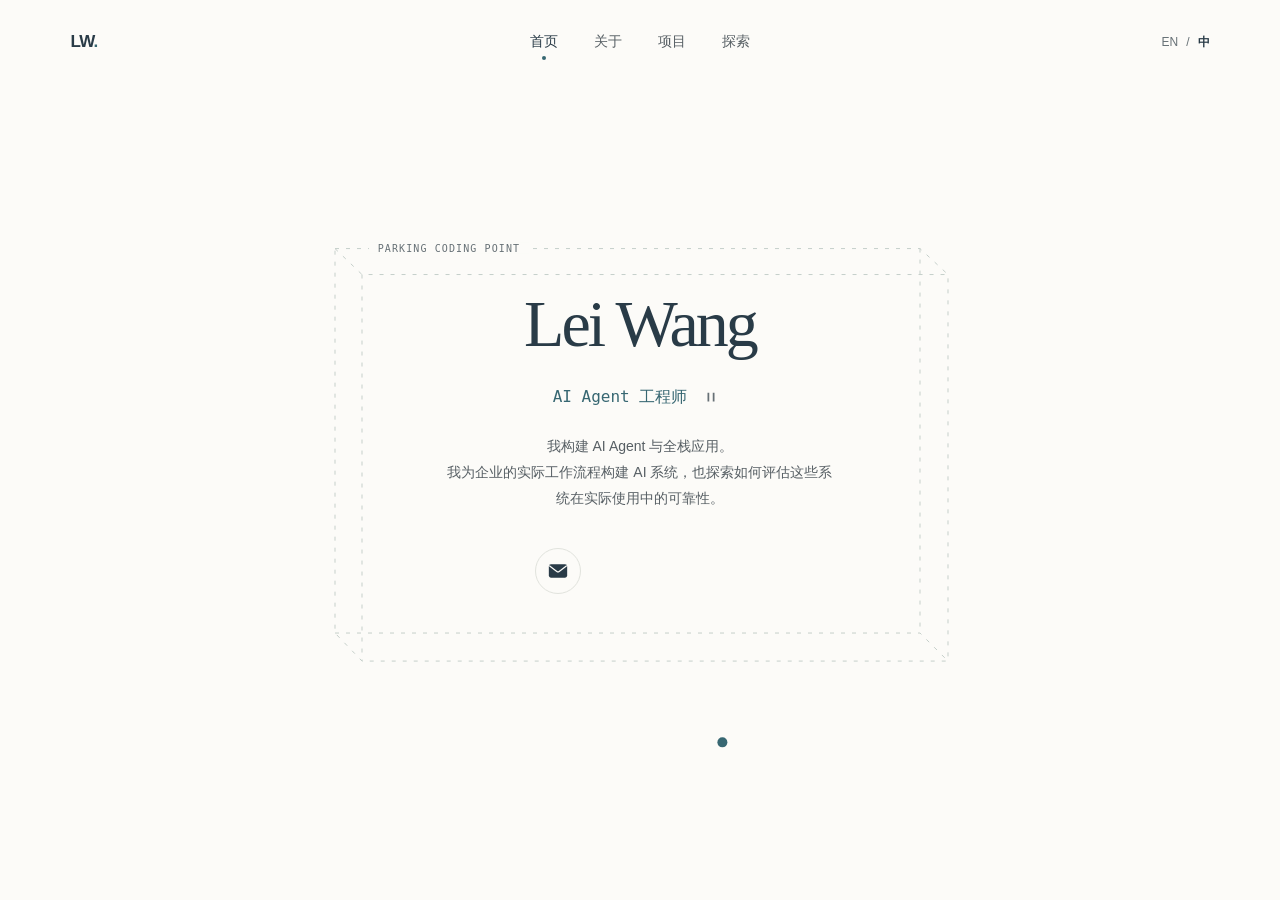
==== zh/index.html @ 38ad446c "Publish Lei Wang personal site and archive early previews" ====
<!doctype html>
<html lang="zh-CN">
<head>
  <meta charset="utf-8">
  <meta name="viewport" content="width=device-width, initial-scale=1">
  <meta name="description" content="王磊的个人网站。了解 AI Agent 与全栈开发方向，以及对话式电商、客服辅助和 Agent 工具等项目。">
  <meta property="og:type" content="website">
  <meta property="og:title" content="王磊 · AI Agent 与全栈应用">
  <meta property="og:description" content="王磊的个人网站。了解 AI Agent 与全栈开发方向，以及对话式电商、客服辅助和 Agent 工具等项目。">
  <title>王磊 · AI Agent 与全栈应用</title>
  <link rel="alternate" hreflang="en" href="../">
  <link rel="stylesheet" href="../assets/site.css?v=20261110-ab">
  <script src="../assets/entrance.js?v=20261110-ab"></script>
  <script src="../assets/title.js" defer></script>
  <script src="../assets/breakout.js?v=20261110-ab" defer></script>
</head>
<body>
  <a class="skip-link" href="#main">跳到正文</a>
  <header class="site-header">
    <a class="wordmark" href="./" aria-label="王磊的首页">LW<span>.</span></a>
    <nav class="site-nav" aria-label="主导航">
      <a href="./" aria-current="page">首页</a>
      <a href="about.html">关于</a>
      <a href="projects.html">项目</a>
      <a href="focus.html">探索</a>
    </nav>
    <nav class="language" aria-label="语言">
      <a href="../" lang="en" hreflang="en">EN</a><span aria-hidden="true">/</span><span aria-current="true">中</span>
    </nav>
  </header>
  <main class="home-main" id="main" tabindex="-1">
    <section class="nameplate" aria-labelledby="name">
      <svg class="wire" viewBox="0 0 660 460" preserveAspectRatio="none" fill="none" aria-hidden="true"
           data-trace="M638 437V65L610 40H25V410L52 437H638L610 410H25V40L52 65V437V65H638L610 40V410">
        <path d="M25 40H610L638 65V437H52L25 410V40Z"/>
        <path d="M25 40 52 65H638M52 65V437M25 410H610L638 437M610 40V410"/>
      </svg>
      <span class="wire-caption" lang="en">PARKING CODING POINT</span>
      <h1 id="name" lang="en">Lei Wang</h1>
      <p class="visually-hidden">AI Agent 工程师 · 大模型应用工程师 · 全栈开发工程师</p>
      <div class="role" data-titles="AI Agent 工程师|大模型应用工程师|全栈开发工程师">
        <span class="role-display" aria-hidden="true">
          <span data-role-text>AI Agent 工程师</span><span class="caret"></span>
        </span>
        <button class="role-toggle" type="button" hidden data-role-toggle
                aria-label="暂停职业标题动画" data-pause="暂停职业标题动画" data-resume="继续职业标题动画">
          <svg viewBox="0 0 16 16" width="14" height="14" fill="currentColor" aria-hidden="true">
            <path class="pause-icon" d="M4 3h2v10H4zm6 0h2v10h-2z"/>
            <path class="play-icon" d="M5 2.8 13 8l-8 5.2z"/>
          </svg>
        </button>
      </div>
      <p class="intro">
        <span>我构建 AI Agent 与全栈应用。</span>
        <span>我为企业的实际工作流程构建 AI 系统，也探索如何评估这些系统在实际使用中的可靠性。</span>
      </p>
      <ul class="socials" aria-label="联系方式">
        <li>
          <a href="mailto:leonlei.wang@outlook.com">
            <span class="social-icon"><svg viewBox="0 0 24 24" aria-hidden="true">
              <rect x="1" y="4" width="22" height="16" rx="2.5" fill="currentColor"/>
            <path d="m2 6 8.6 6.6a2.3 2.3 0 0 0 2.8 0L22 6" fill="none" stroke="var(--paper)" stroke-width="1.5" stroke-linecap="round"/>
            </svg></span>
            <span>邮箱</span>
          </a>
        </li>
        <li>
          <a href="https://github.com/leonleiwang">
            <span class="social-icon"><svg viewBox="0 0 24 24" aria-hidden="true">
              <path fill="currentColor" d="M12 .8a11.5 11.5 0 0 0-3.64 22.41c.58.11.79-.25.79-.55v-2.14c-3.2.7-3.88-1.36-3.88-1.36-.52-1.33-1.28-1.68-1.28-1.68-1.04-.71.08-.7.08-.7 1.15.08 1.75 1.18 1.75 1.18 1.02 1.75 2.68 1.24 3.34.95.1-.74.4-1.24.73-1.52-2.55-.29-5.23-1.28-5.23-5.69 0-1.25.45-2.28 1.18-3.08-.12-.29-.51-1.46.11-3.04 0 0 .96-.31 3.16 1.18A11.1 11.1 0 0 1 12 6.37c.98 0 1.96.13 2.88.39 2.2-1.49 3.16-1.18 3.16-1.18.62 1.58.23 2.75.11 3.04.74.8 1.18 1.83 1.18 3.08 0 4.42-2.69 5.4-5.25 5.68.41.36.78 1.06.78 2.14v3.14c0 .3.21.67.8.55A11.5 11.5 0 0 0 12 .8z"/>
            </svg></span>
            <span>GitHub</span>
          </a>
        </li>
        <li>
          <a href="https://www.linkedin.com/in/lei-wang-5a297428a/">
            <span class="social-icon"><svg viewBox="0 0 24 24" aria-hidden="true">
              <rect x="2" y="2" width="20" height="20" rx="2" fill="currentColor"/>
            <circle cx="6.5" cy="7" r="1.5" class="icon-cutout"/>
            <path class="icon-cutout" d="M5.2 9.5h2.6V19H5.2zm4.4 0h2.5v1.3c.6-1 1.5-1.6 2.9-1.6 2.7 0 3.4 1.8 3.4 4.4V19h-2.7v-4.8c0-1.4-.2-2.5-1.7-2.5s-1.8 1.1-1.8 2.5V19H9.6z"/>
            </svg></span>
            <span>LinkedIn</span>
          </a>
        </li>
      </ul>
    </section>
  </main>
  <footer class="site-footer home-footer">
    <span>© 2026 Lei Wang</span>
    <button class="game-launch" type="button" hidden data-game-launch
            aria-label="玩弹球" title="玩弹球">
      <svg width="25" height="16" viewBox="0 0 25 16" fill="currentColor" aria-hidden="true">
        <circle cx="12.5" cy="4" r="2.3"/>
        <rect x="2" y="10" width="21" height="2.6" rx="1.3"/>
      </svg>
    </button>
    <span class="motto" lang="la">Scientia ac Labore</span>
  </footer>
  <div class="inline-game" hidden data-game
       data-playing="用鼠标、拖动或左右方向键控制挡板。按 Esc 退出。"
       data-ready="点击或按空格发球。"
       data-won="首页已清空。">
    <canvas class="inline-game-canvas" tabindex="-1" aria-label="首页弹球"></canvas>
    <div class="inline-game-hud">
      <span data-game-time aria-hidden="true">00:00:00</span>
      <button type="button" class="inline-game-exit" data-game-exit aria-label="退出弹球" title="退出弹球">×</button>
    </div>
    <span class="visually-hidden" role="status" data-game-status></span>
  </div>
</body>
</html>
---- assets/site.css ----
:root {
  color-scheme: light;
  --paper: #fcfbf8;
  --ink: #293b47;
  --body: #575f64;
  --muted: #677176;
  --accent: #376772;
  --line: #e1e3dd;
  --wire: #c5cfca;
  --mono: ui-monospace, SFMono-Regular, Consolas, monospace;
}

* { box-sizing: border-box; }

body {
  display: flex;
  flex-direction: column;
  min-height: 100vh;
  min-height: 100svh;
  margin: 0;
  color: var(--ink);
  background: var(--paper);
  font-family: -apple-system, BlinkMacSystemFont, "Segoe UI", "PingFang SC", "Microsoft YaHei", sans-serif;
}

a { color: inherit; text-decoration: none; }
button { font: inherit; }
a:focus-visible, button:focus-visible {
  outline: 2px solid var(--accent);
  outline-offset: 5px;
}

.visually-hidden,
.skip-link:not(:focus) {
  position: absolute;
  width: 1px;
  height: 1px;
  overflow: hidden;
  clip-path: inset(50%);
  white-space: nowrap;
}

.skip-link:focus {
  position: absolute;
  z-index: 2;
  top: 12px;
  left: 12px;
  padding: 12px;
  background: var(--paper);
}

.site-header {
  display: grid;
  grid-template-columns: 1fr auto 1fr;
  align-items: center;
  min-height: 84px;
  padding: 0 5.5%;
}

.wordmark {
  justify-self: start;
  padding: 10px 0;
  font-size: 17px;
  font-weight: 700;
  letter-spacing: -.04em;
}

.wordmark span { color: var(--accent); }

.site-nav,
.language {
  display: flex;
  align-items: center;
}

.site-nav { gap: 36px; }
.site-nav a {
  position: relative;
  padding: 14px 0;
  color: var(--body);
  font-size: 14px;
}

.site-nav a:hover,
.site-nav [aria-current="page"] { color: var(--ink); }

.site-nav [aria-current="page"]::after {
  position: absolute;
  bottom: 5px;
  left: calc(50% - 2px);
  width: 4px;
  height: 4px;
  border-radius: 50%;
  background: var(--accent);
  content: "";
}

.language {
  justify-self: end;
  gap: 8px;
  font-size: 12px;
  color: var(--muted);
}

.language a { padding: 12px 0; }
.language [aria-current="true"] { color: var(--ink); font-weight: 600; }
.language a:hover { color: var(--accent); }

main { flex: 1; }

.home-main {
  display: grid;
  place-items: center;
  padding: 14px 24px 40px;
}

.nameplate {
  position: relative;
  width: min(100%, 660px);
  padding: 82px 56px 66px;
  text-align: center;
}

.wire {
  position: absolute;
  inset: 0;
  width: 100%;
  height: 100%;
  color: var(--wire);
  pointer-events: none;
}

.wire > path {
  stroke: currentColor;
  stroke-width: 1;
  stroke-dasharray: 4 7;
  vector-effect: non-scaling-stroke;
}

.wire-caption {
  position: absolute;
  top: 8.65%;
  left: 8.9%;
  padding: 0 9px;
  transform: translateY(-50%);
  background: var(--paper);
  color: var(--muted);
  font: 10px var(--mono);
  letter-spacing: .11em;
  text-transform: uppercase;
}

.nameplate h1 {
  margin: 0;
  font: 400 clamp(45px, 6.4vw, 66px)/1.05 Georgia, "Times New Roman", serif;
  letter-spacing: -.045em;
}

.role {
  display: flex;
  align-items: center;
  justify-content: center;
  gap: 4px;
  min-height: 44px;
  margin-top: 17px;
  color: var(--accent);
  font: 16px/1.4 var(--mono);
}

.role-display { display: inline-flex; align-items: center; }

.role-toggle {
  display: grid;
  flex: none;
  place-items: center;
  width: 32px;
  height: 44px;
  padding: 0;
  border: 0;
  border-radius: 4px;
  color: var(--muted);
  background: transparent;
  cursor: pointer;
}

.role-toggle:hover { color: var(--accent); }
.role-toggle[hidden], .play-icon, .role[data-paused="true"] .pause-icon { display: none; }
.role[data-paused="true"] .play-icon { display: block; }

.caret {
  display: inline-block;
  flex: none;
  width: 1px;
  height: 1.1em;
  margin-left: 3px;
  background: currentColor;
  opacity: 0;
}

.role[data-running="true"] .caret { animation: blink 1s step-end infinite; }
@keyframes blink { 0%, 49% { opacity: 1; } }

.intro {
  max-width: 390px;
  margin: 15px auto 0;
  color: var(--body);
  font-size: 14px;
  line-height: 1.85;
  text-wrap: pretty;
}

.intro span { display: block; }

.socials {
  display: flex;
  justify-content: center;
  gap: 33px;
  margin: 37px 0 0;
  padding: 0;
  list-style: none;
}

.socials a {
  display: grid;
  justify-items: center;
  gap: 9px;
  color: var(--muted);
  font: 11px var(--mono);
}

.social-icon {
  display: grid;
  place-items: center;
  width: 46px;
  height: 46px;
  border: 1px solid var(--line);
  border-radius: 50%;
  color: var(--ink);
  transition: color .18s, border-color .18s, transform .18s;
}

.socials a:hover .social-icon,
.socials a:focus-visible .social-icon {
  border-color: var(--accent);
  color: var(--accent);
  transform: translateY(-2px);
}

.social-icon svg { width: 20px; height: 20px; }
.icon-cutout { fill: var(--paper); }

.site-footer {
  display: flex;
  flex-wrap: wrap;
  justify-content: space-between;
  gap: 10px;
  padding: 17px 5.5% 23px;
  color: var(--muted);
  font-size: 11px;
}

.home-footer {
  display: grid;
  grid-template-columns: 1fr auto 1fr;
  align-items: center;
  padding-top: 4px;
}

.home-footer .motto { grid-column: 3; justify-self: end; }

.game-launch,
.inline-game button {
  border: 0;
  border-radius: 4px;
  color: var(--muted);
  background: transparent;
  font: inherit;
  cursor: pointer;
}

.game-launch {
  display: grid;
  place-items: center;
  width: 44px;
  height: 40px;
  padding: 0;
  touch-action: none;
  user-select: none;
}

.game-launch:hover,
.inline-game button:hover { color: var(--accent); }

.game-launch[hidden],
.inline-game[hidden] { display: none; }

.game-active .game-launch,
.entrance-active .game-launch,
.entrance-pending .site-header,
.entrance-pending .nameplate,
.entrance-pending .home-footer { visibility: hidden; }

.entrance-ball {
  position: fixed;
  z-index: 2;
  top: -5px;
  left: -5px;
  width: 10px;
  height: 10px;
  border-radius: 50%;
  background: var(--accent);
  pointer-events: none;
}

.inline-game {
  position: fixed;
  z-index: 3;
  inset: 0;
  pointer-events: none;
}

.inline-game-canvas {
  display: block;
  width: 100%;
  height: 100%;
  outline: none;
  pointer-events: auto;
  touch-action: none;
}

.inline-game-hud {
  position: absolute;
  top: 10px;
  right: 12px;
  display: flex;
  align-items: center;
  gap: 6px;
  color: var(--muted);
  font: 11px var(--mono);
}

.inline-game button { pointer-events: auto; }

.inline-game .inline-game-exit {
  width: 32px;
  height: 36px;
  font-size: 21px;
}

.content {
  width: min(780px, calc(100% - 56px));
  margin: 0 auto;
  padding: 72px 0 88px;
}

.eyebrow {
  margin: 0 0 16px;
  color: var(--muted);
  font: 11px/1.5 var(--mono);
  letter-spacing: .14em;
  text-transform: uppercase;
}

.content h1 {
  margin: 0 0 24px;
  font: 400 clamp(35px, 5.2vw, 53px)/1.12 Georgia, "Times New Roman", "Songti SC", serif;
  letter-spacing: -.033em;
  text-wrap: balance;
}

.content p:not(.eyebrow) {
  max-width: 64ch;
  margin: 0 0 16px;
  color: var(--body);
  font-size: 15px;
  line-height: 1.85;
}

.content p.lead { font-size: 17px; }

.content-link {
  display: inline-block;
  margin-top: 14px;
  padding-block: 6px;
  color: var(--accent);
  font-size: 14px;
  text-decoration: underline;
  text-underline-offset: 4px;
}

.entries {
  margin: 32px 0 14px;
  padding: 0;
  list-style: none;
}

.entry {
  display: grid;
  grid-template-columns: 28px minmax(0, 1fr);
  gap: 13px;
  padding: 22px 0;
  border-top: 1px solid var(--line);
}

.entry:last-child { border-bottom: 1px solid var(--line); }
.entry-number { padding-top: 6px; color: var(--muted); font: 11px var(--mono); }
.entry h2 { margin: 0 0 7px; font-size: 19px; font-weight: 550; overflow-wrap: anywhere; }
.entry h2 a { display: flex; justify-content: space-between; align-items: baseline; gap: 12px; }
.entry h2 a:hover { color: var(--accent); }
.entry h2 a span { color: var(--accent); }
.content p.entry-description { margin-bottom: 9px; }
.content p.tags { margin-bottom: 0; font: 11px/1.65 var(--mono); color: var(--muted); }

@media (max-width: 600px) {
  .site-header { min-height: 68px; padding: 0 20px; }
  .site-nav { gap: clamp(12px, 4.4vw, 24px); }
  .site-nav a { font-size: 12px; }
  .language { gap: 5px; font-size: 11px; }
  .wordmark { font-size: 15px; }
  .home-main { padding: 4px 16px 28px; }
  .nameplate { padding: 72px 32px 60px; }
  .wire-caption { padding: 0 6px; font-size: 8px; }
  .role { font-size: clamp(12px, 3.5vw, 15px); }
  .intro { font-size: 13px; }
  .socials { gap: 23px; margin-top: 29px; }
  .socials a { font-size: 10px; }
  .site-footer { padding: 13px 20px 19px; font-size: 10px; }
  .content { width: calc(100% - 44px); padding: 49px 0 64px; }
  .entry { grid-template-columns: 22px minmax(0, 1fr); gap: 8px; }
}

@media (max-width: 355px) {
  .site-header { padding-inline: 13px; }
  .site-nav { gap: 12px; }
  .nameplate { padding-inline: 27px; }
  .socials { gap: 16px; }
}

@media (prefers-reduced-motion: reduce) {
  .social-icon { transition: none; }
  .role[data-running="true"] .caret { animation: none; }
}
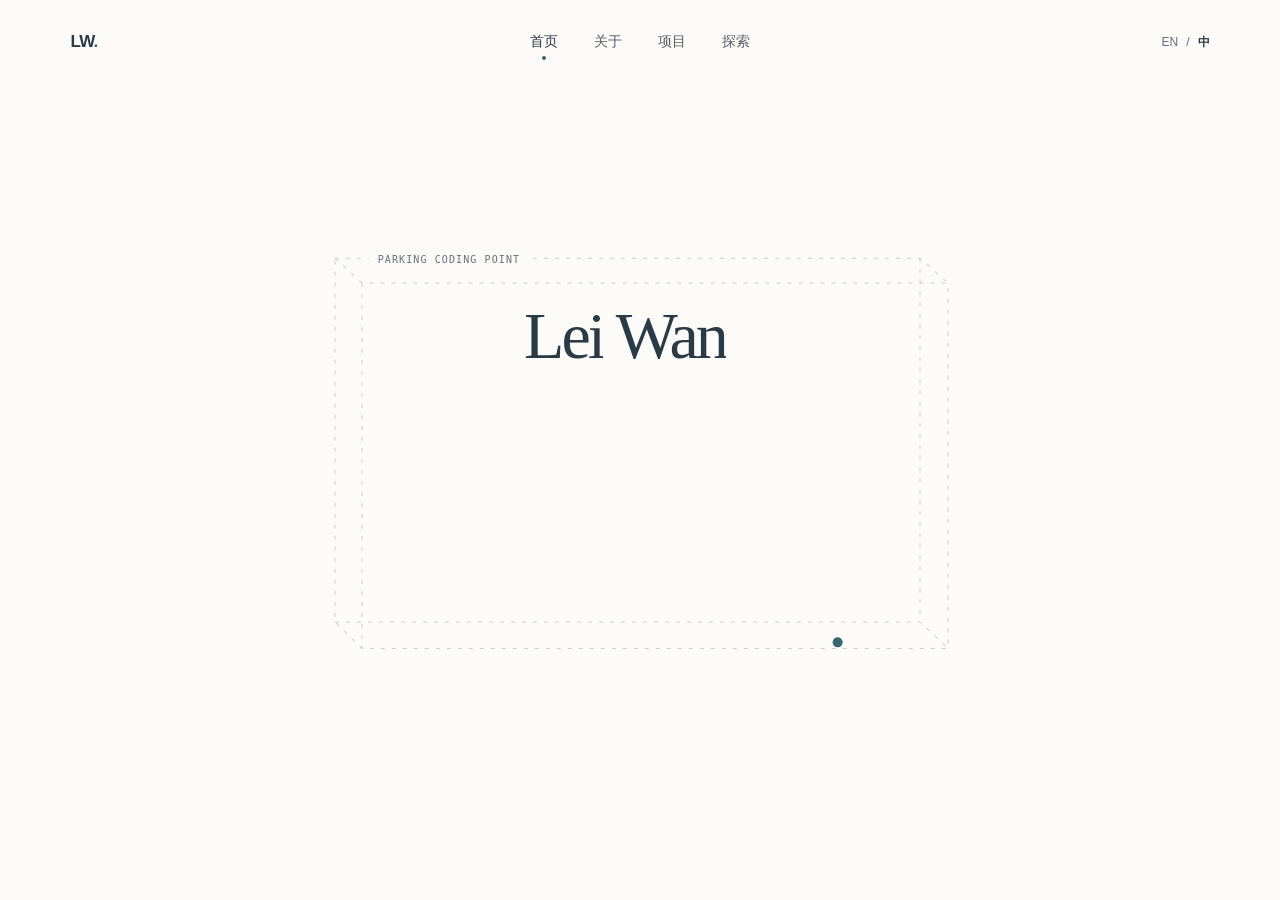
==== commit 69ae393c: "Match homepage display name and shorten D introduction" ====
--- a/zh/index.html
+++ b/zh/index.html
@@ -51,8 +51,8 @@
         </button>
       </div>
       <p class="intro">
-        <span>我构建 AI Agent 与全栈应用。</span>
-        <span>我为企业的实际工作流程构建 AI 系统，也探索如何评估这些系统在实际使用中的可靠性。</span>
+        <span>我为企业工作流程构建 AI 系统。</span>
+        <span>我也探索如何在实际使用中衡量系统的可靠性。</span>
       </p>
       <ul class="socials" aria-label="联系方式">
         <li>
--- a/assets/site.css
+++ b/assets/site.css
@@ -419,6 +419,7 @@
   .wordmark { font-size: 15px; }
   .home-main { padding: 4px 16px 28px; }
   .nameplate { padding: 72px 32px 60px; }
+  html[lang="en"] .nameplate h1 { font-size: clamp(30px, 10vw, 45px); }
   .wire-caption { padding: 0 6px; font-size: 8px; }
   .role { font-size: clamp(12px, 3.5vw, 15px); }
   .intro { font-size: 13px; }
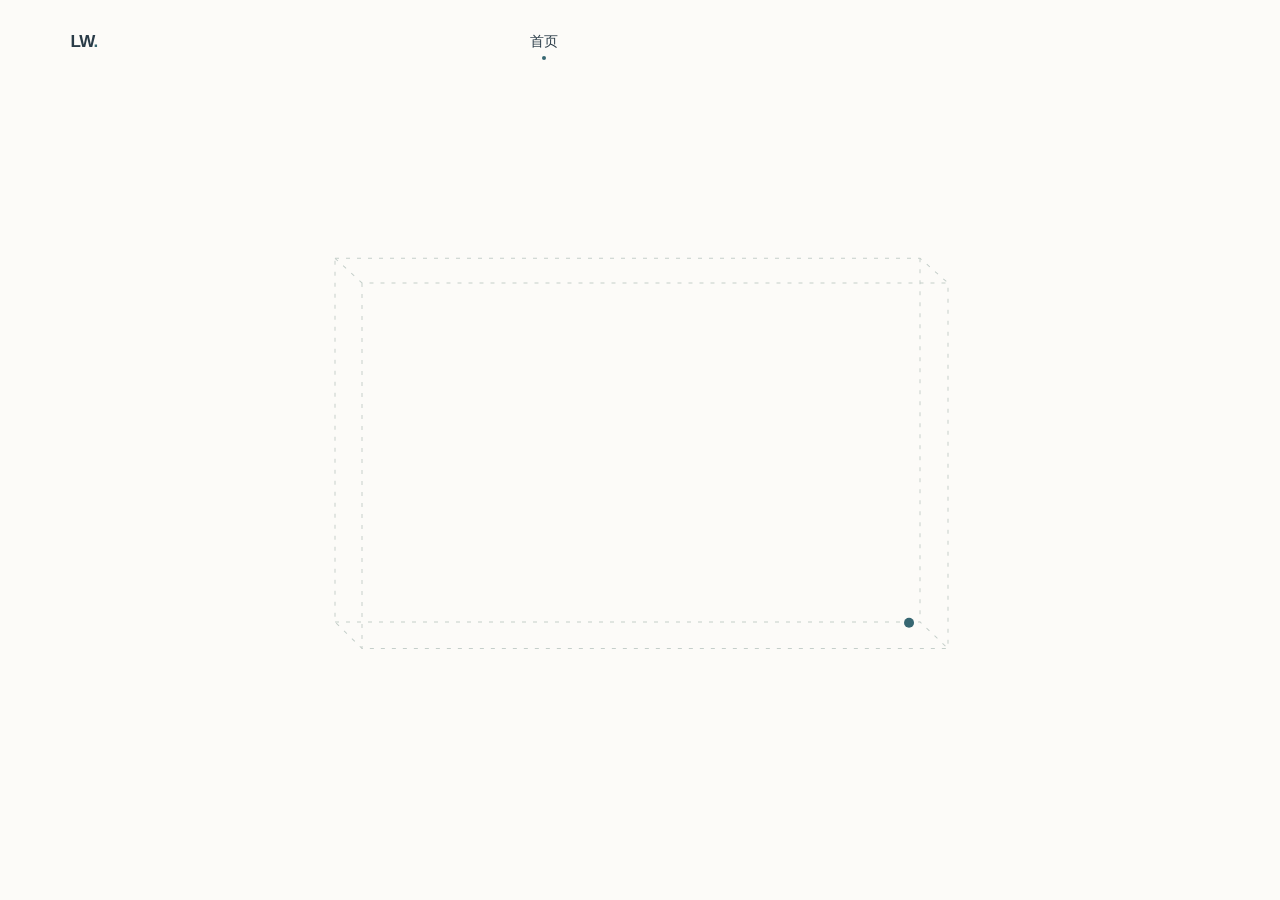
==== commit 6b059aa7: "Use the compact name layout and mention AI agents" ====
--- a/zh/index.html
+++ b/zh/index.html
@@ -51,7 +51,7 @@
         </button>
       </div>
       <p class="intro">
-        <span>我为企业工作流程构建 AI 系统。</span>
+        <span>我为企业工作流程构建 AI 智能体和系统。</span>
         <span>我也探索如何在实际使用中衡量系统的可靠性。</span>
       </p>
       <ul class="socials" aria-label="联系方式">
--- a/assets/site.css
+++ b/assets/site.css
@@ -155,6 +155,8 @@
   font: 400 clamp(45px, 6.4vw, 66px)/1.05 Georgia, "Times New Roman", serif;
   letter-spacing: -.045em;
 }
+
+html[lang="en"] .nameplate h1 { font-size: clamp(45px, 6.4vw, 50px); }
 
 .role {
   display: flex;
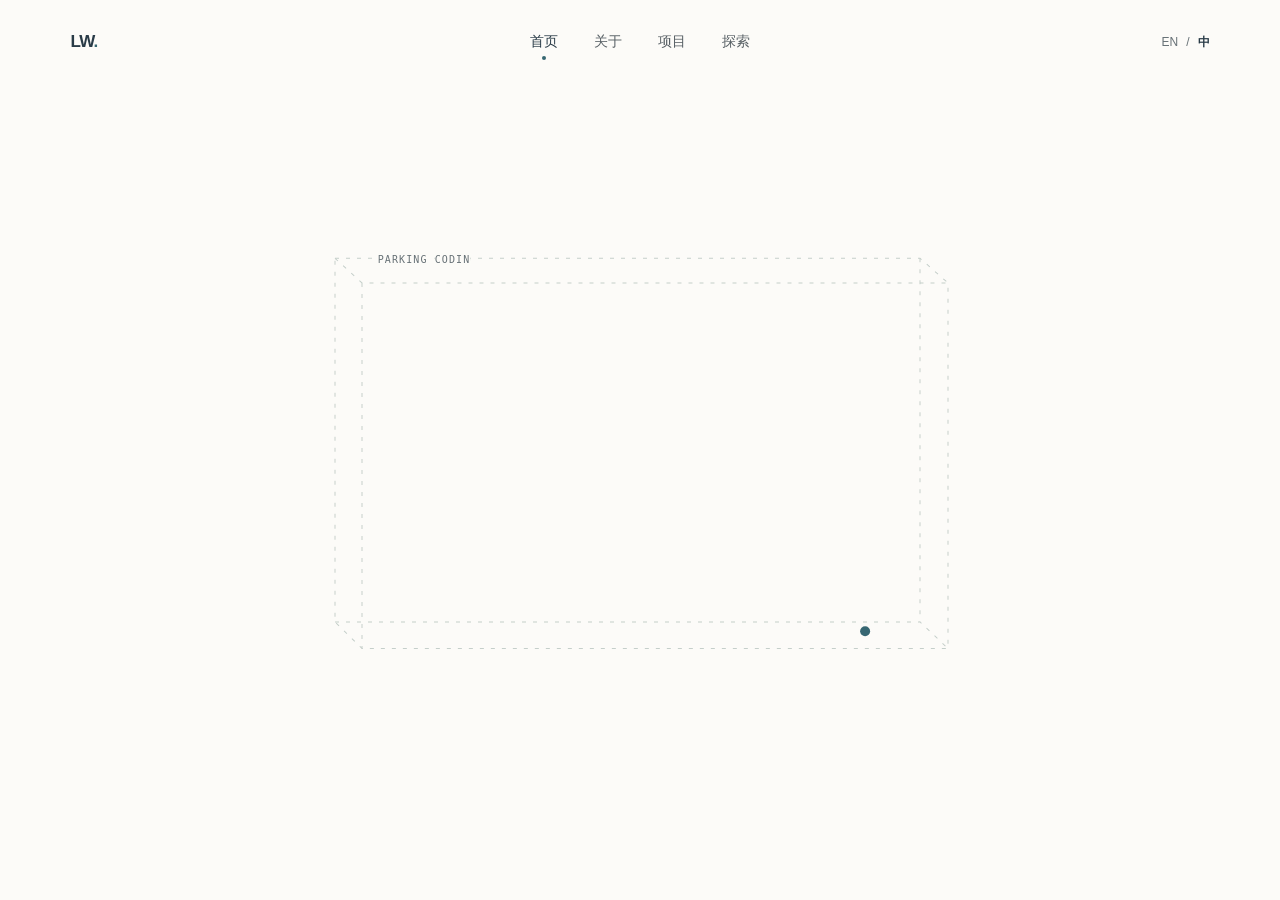
==== commit 9d7ef519: "Link to the version list from the home page" ====
--- a/zh/index.html
+++ b/zh/index.html
@@ -9,7 +9,7 @@
   <meta property="og:description" content="王磊的个人网站。了解 AI Agent 与全栈开发方向，以及对话式电商、客服辅助和 Agent 工具等项目。">
   <title>王磊 · AI Agent 与全栈应用</title>
   <link rel="alternate" hreflang="en" href="../">
-  <link rel="stylesheet" href="../assets/site.css?v=20261110-ab">
+  <link rel="stylesheet" href="../assets/site.css?v=versions-link">
   <script src="../assets/entrance.js?v=20261110-ab"></script>
   <script src="../assets/title.js" defer></script>
   <script src="../assets/breakout.js?v=20261110-ab" defer></script>
@@ -86,7 +86,7 @@
     </section>
   </main>
   <footer class="site-footer home-footer">
-    <span>© 2026 Lei Wang</span>
+    <span>© 2026 Lei Wang <a class="versions-link" href="../versions/">版本</a></span>
     <button class="game-launch" type="button" hidden data-game-launch
             aria-label="玩弹球" title="玩弹球">
       <svg width="25" height="16" viewBox="0 0 25 16" fill="currentColor" aria-hidden="true">
--- a/assets/site.css
+++ b/assets/site.css
@@ -269,6 +269,15 @@
 }
 
 .home-footer .motto { grid-column: 3; justify-self: end; }
+
+.versions-link {
+  display: block;
+  width: fit-content;
+  margin-top: 3px;
+  color: var(--accent);
+  text-decoration: underline;
+  text-underline-offset: .18em;
+}
 
 .game-launch,
 .inline-game button {
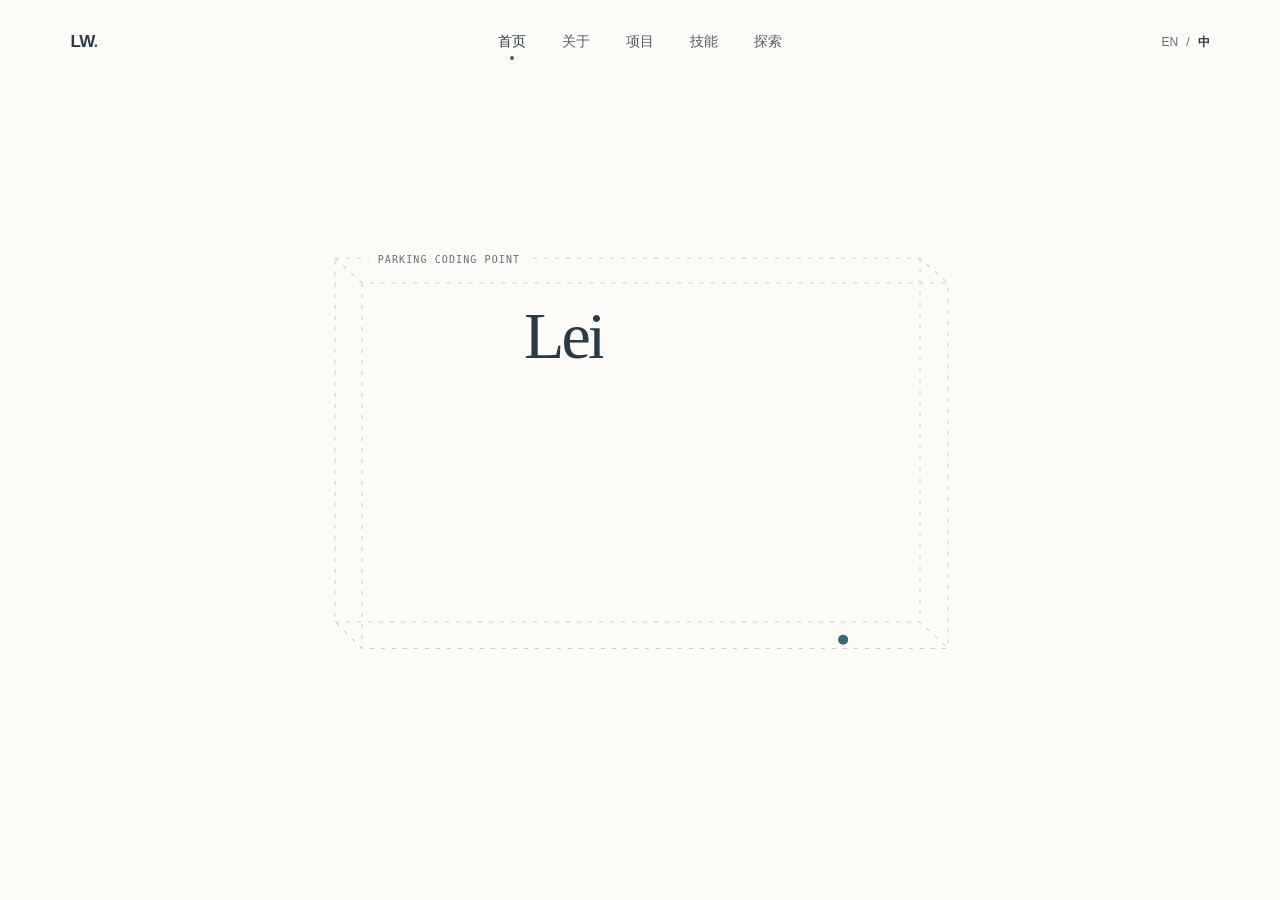
==== commit 9b2db316: "Publish bilingual skills chart and learning topics in all versions" ====
--- a/zh/index.html
+++ b/zh/index.html
@@ -9,7 +9,7 @@
   <meta property="og:description" content="王磊的个人网站。了解 AI Agent 与全栈开发方向，以及对话式电商、客服辅助和 Agent 工具等项目。">
   <title>王磊 · AI Agent 与全栈应用</title>
   <link rel="alternate" hreflang="en" href="../">
-  <link rel="stylesheet" href="../assets/site.css?v=versions-link">
+  <link rel="stylesheet" href="../assets/site.css?v=skills">
   <script src="../assets/entrance.js?v=20261110-ab"></script>
   <script src="../assets/title.js" defer></script>
   <script src="../assets/breakout.js?v=20261110-ab" defer></script>
@@ -22,6 +22,7 @@
       <a href="./" aria-current="page">首页</a>
       <a href="about.html">关于</a>
       <a href="projects.html">项目</a>
+      <a href="skills.html">技能</a>
       <a href="focus.html">探索</a>
     </nav>
     <nav class="language" aria-label="语言">
--- a/assets/site.css
+++ b/assets/site.css
@@ -397,6 +397,157 @@
   font-size: 14px;
   text-decoration: underline;
   text-underline-offset: 4px;
+}
+
+.skills-heading { text-align: center; }
+.content .skills-heading p.lead { margin-inline: auto; }
+
+.skills-overview {
+  --skill-agents: #86d0f4;
+  --skill-retrieval: #0abab5;
+  --skill-fullstack: #79cf4e;
+  --skill-evaluation: #f4d94e;
+  --skill-integration: #ff9638;
+  --skill-serving: #d7d9dc;
+  --skill-ml: #a789e8;
+  --skill-training: #4f6d9f;
+  margin: 34px 0 12px;
+}
+
+.skills-figure {
+  position: relative;
+  width: min(100%, 395px);
+  margin: 0 auto 35px;
+}
+
+.skills-pie {
+  display: block;
+  width: 100%;
+  height: auto;
+}
+
+.skills-slice {
+  fill: var(--slice-color);
+  stroke: color-mix(in srgb, var(--slice-color) 82%, var(--ink));
+  stroke-width: 1.4;
+  stroke-linejoin: round;
+  cursor: pointer;
+  transform-box: view-box;
+  transform-origin: center;
+  transition: transform 160ms ease-out, filter 160ms ease-out;
+}
+
+.skills-slice.is-active {
+  filter: brightness(1.10) saturate(1.22);
+  transform: translate(var(--slice-x), var(--slice-y)) scale(1.025);
+}
+
+.skills-slice:focus-visible {
+  outline: none;
+  stroke: var(--ink);
+  stroke-width: 2.5;
+}
+
+.skills-tooltip {
+  position: absolute;
+  top: var(--tooltip-y, 50%);
+  left: 50%;
+  width: max-content;
+  max-width: 80%;
+  padding: 9px 13px;
+  transform: translate(-50%, -50%);
+  border-radius: 5px;
+  background: var(--ink);
+  color: var(--paper);
+  text-align: center;
+  font-size: 13px;
+  font-weight: 600;
+  line-height: 1.4;
+  pointer-events: none;
+}
+
+.skill-list {
+  display: grid;
+  grid-template-columns: repeat(2, minmax(0, 1fr));
+  column-gap: 34px;
+  margin: 0;
+  padding: 0;
+  list-style: none;
+}
+
+.skill-row {
+  --skill-color: var(--skill-agents);
+  position: relative;
+  padding: 13px 0 13px 22px;
+  border-top: 1px solid var(--line);
+}
+
+.skill-row:nth-last-child(-n + 2) { border-bottom: 1px solid var(--line); }
+.skill-row:nth-child(2) { --skill-color: var(--skill-retrieval); }
+.skill-row:nth-child(3) { --skill-color: var(--skill-fullstack); }
+.skill-row:nth-child(4) { --skill-color: var(--skill-evaluation); }
+.skill-row:nth-child(5) { --skill-color: var(--skill-integration); }
+.skill-row:nth-child(6) { --skill-color: var(--skill-serving); }
+.skill-row:nth-child(7) { --skill-color: var(--skill-ml); }
+.skill-row:nth-child(8) { --skill-color: var(--skill-training); }
+
+.skill-row.is-active h2 { color: var(--accent); }
+
+.skill-row::before {
+  position: absolute;
+  top: 19px;
+  left: 0;
+  width: 10px;
+  height: 10px;
+  border-radius: 50%;
+  background: var(--skill-color);
+  content: "";
+}
+
+.skill-row h2 {
+  margin: 0 0 4px;
+  font-size: 17px;
+  font-weight: 600;
+}
+
+.content p.skill-tools {
+  margin: 0;
+  color: var(--muted);
+  font-size: 13px;
+  word-break: keep-all;
+}
+
+.skills-learning { margin-top: 20px; }
+
+.skills-learning summary {
+  width: fit-content;
+  padding: 6px 0;
+  color: var(--accent);
+  cursor: pointer;
+  font-size: 14px;
+}
+
+.skills-learning dl {
+  max-width: 64ch;
+  margin: 12px 0 0;
+  padding-left: 16px;
+  border-left: 1px solid var(--line);
+  font-size: 14px;
+  line-height: 1.65;
+}
+
+.skills-learning dt { font-weight: 600; }
+.skills-learning dd { margin: 2px 0 12px; color: var(--body); }
+.skills-learning dd:last-child { margin-bottom: 0; }
+
+@media (max-width: 600px) {
+  .skills-figure { width: min(86%, 330px); }
+  .skill-list { grid-template-columns: 1fr; }
+  .skill-row:nth-last-child(2) { border-bottom: 0; }
+}
+
+@media (prefers-reduced-motion: reduce) {
+  .skills-slice { transition: none; }
 }
 
 .entries {
@@ -443,7 +594,7 @@
 
 @media (max-width: 355px) {
   .site-header { padding-inline: 13px; }
-  .site-nav { gap: 12px; }
+  .site-nav { gap: 8px; }
   .nameplate { padding-inline: 27px; }
   .socials { gap: 16px; }
 }
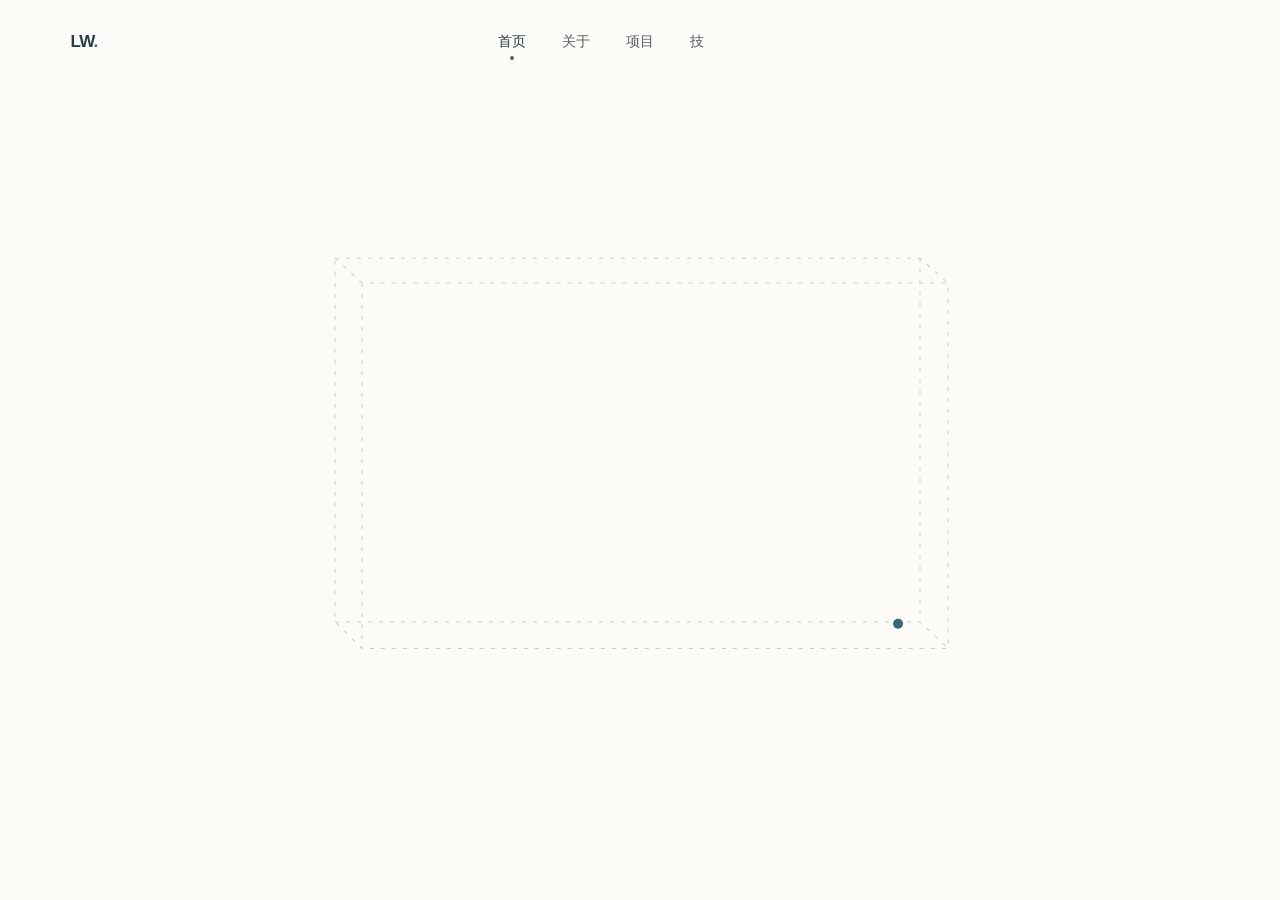
==== commit 37433db3: "Use the Chinese name on Chinese pages" ====
--- a/zh/index.html
+++ b/zh/index.html
@@ -37,7 +37,7 @@
         <path d="M25 40 52 65H638M52 65V437M25 410H610L638 437M610 40V410"/>
       </svg>
       <span class="wire-caption" lang="en">PARKING CODING POINT</span>
-      <h1 id="name" lang="en">Lei Wang</h1>
+      <h1 id="name">王磊</h1>
       <p class="visually-hidden">AI Agent 工程师 · 大模型应用工程师 · 全栈开发工程师</p>
       <div class="role" data-titles="AI Agent 工程师|大模型应用工程师|全栈开发工程师">
         <span class="role-display" aria-hidden="true">
@@ -87,7 +87,7 @@
     </section>
   </main>
   <footer class="site-footer home-footer">
-    <span>© 2026 Lei Wang <a class="versions-link" href="../versions/">版本</a></span>
+    <span>© 2026 王磊 <a class="versions-link" href="../versions/">版本</a></span>
     <button class="game-launch" type="button" hidden data-game-launch
             aria-label="玩弹球" title="玩弹球">
       <svg width="25" height="16" viewBox="0 0 25 16" fill="currentColor" aria-hidden="true">
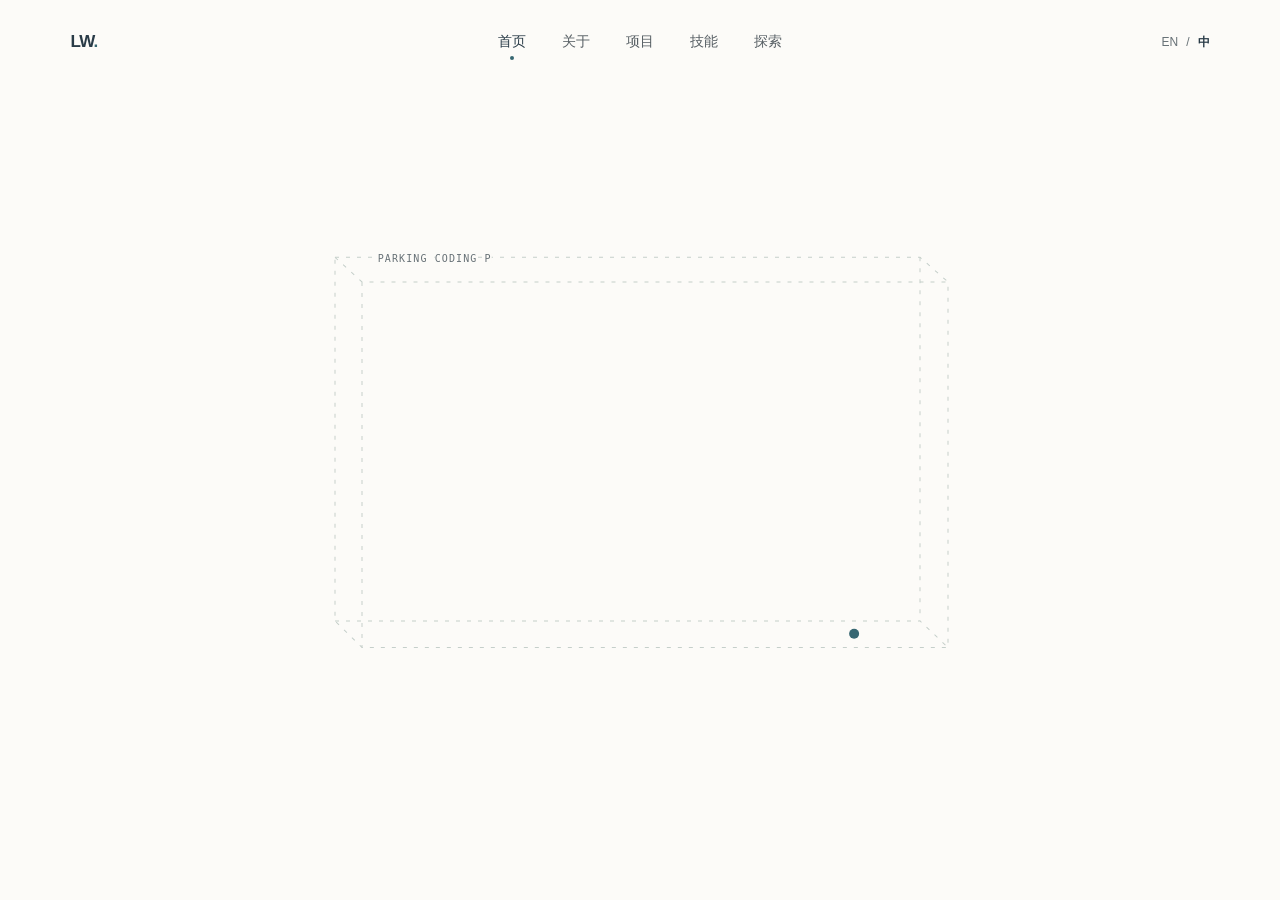
==== commit d3bbccb0: "Align mobile navigation and homepage footer" ====
--- a/zh/index.html
+++ b/zh/index.html
@@ -9,8 +9,8 @@
   <meta property="og:description" content="王磊的个人网站。了解 AI Agent 与全栈开发方向，以及对话式电商、客服辅助和 Agent 工具等项目。">
   <title>王磊 · AI Agent 与全栈应用</title>
   <link rel="alternate" hreflang="en" href="../">
-  <link rel="stylesheet" href="../assets/site.css?v=skills">
-  <script src="../assets/entrance.js?v=20261110-ab"></script>
+  <link rel="stylesheet" href="../assets/site.css?v=mobile-layout">
+  <script src="../assets/entrance.js?v=mobile-layout"></script>
   <script src="../assets/title.js" defer></script>
   <script src="../assets/breakout.js?v=20261110-ab" defer></script>
 </head>
@@ -87,7 +87,7 @@
     </section>
   </main>
   <footer class="site-footer home-footer">
-    <span>© 2026 王磊 <a class="versions-link" href="../versions/">版本</a></span>
+    <span>© 2026 王磊</span>
     <button class="game-launch" type="button" hidden data-game-launch
             aria-label="玩弹球" title="玩弹球">
       <svg width="25" height="16" viewBox="0 0 25 16" fill="currentColor" aria-hidden="true">
@@ -96,6 +96,7 @@
       </svg>
     </button>
     <span class="motto" lang="la">Scientia ac Labore</span>
+    <a class="versions-link" href="../versions/">版本</a>
   </footer>
   <div class="inline-game" hidden data-game
        data-playing="用鼠标、拖动或左右方向键控制挡板。按 Esc 退出。"
--- a/assets/site.css
+++ b/assets/site.css
@@ -265,14 +265,19 @@
   display: grid;
   grid-template-columns: 1fr auto 1fr;
   align-items: center;
+  row-gap: 0;
   padding-top: 4px;
 }
 
+/* Keep the launch hit area larger than the first footer row. */
+.home-footer .game-launch { margin-block: -8px; }
+
 .home-footer .motto { grid-column: 3; justify-self: end; }
 
-.versions-link {
-  display: block;
-  width: fit-content;
+.home-footer .versions-link {
+  grid-column: 1;
+  grid-row: 2;
+  justify-self: start;
   margin-top: 3px;
   color: var(--accent);
   text-decoration: underline;
@@ -574,8 +579,13 @@
 .content p.tags { margin-bottom: 0; font: 11px/1.65 var(--mono); color: var(--muted); }
 
 @media (max-width: 600px) {
-  .site-header { min-height: 68px; padding: 0 20px; }
-  .site-nav { gap: clamp(12px, 4.4vw, 24px); }
+  .site-header {
+    grid-template-columns: auto minmax(0, 1fr) auto;
+    column-gap: clamp(9px, 3.5vw, 17px);
+    min-height: 68px;
+    padding: 0 20px;
+  }
+  .site-nav { justify-content: space-between; gap: 0; }
   .site-nav a { font-size: 12px; }
   .language { gap: 5px; font-size: 11px; }
   .wordmark { font-size: 15px; }
@@ -594,7 +604,6 @@
 
 @media (max-width: 355px) {
   .site-header { padding-inline: 13px; }
-  .site-nav { gap: 8px; }
   .nameplate { padding-inline: 27px; }
   .socials { gap: 16px; }
 }
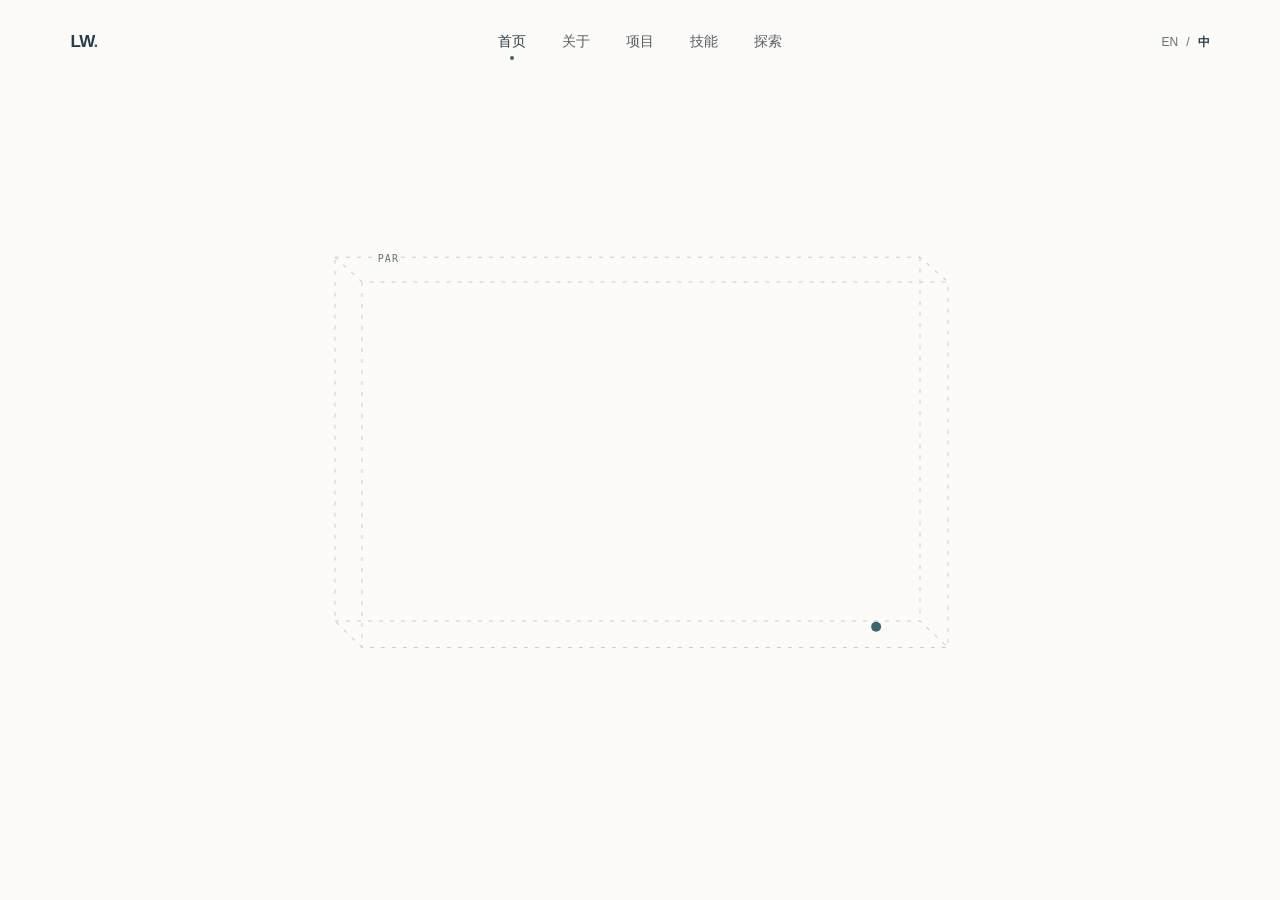
==== commit 3e025427: "Adapt navigation and Breakout to extreme viewports" ====
--- a/zh/index.html
+++ b/zh/index.html
@@ -9,10 +9,10 @@
   <meta property="og:description" content="王磊的个人网站。了解 AI Agent 与全栈开发方向，以及对话式电商、客服辅助和 Agent 工具等项目。">
   <title>王磊 · AI Agent 与全栈应用</title>
   <link rel="alternate" hreflang="en" href="../">
-  <link rel="stylesheet" href="../assets/site.css?v=mobile-layout">
+  <link rel="stylesheet" href="../assets/site.css?v=viewport-edges">
   <script src="../assets/entrance.js?v=mobile-layout"></script>
   <script src="../assets/title.js" defer></script>
-  <script src="../assets/breakout.js?v=20261110-ab" defer></script>
+  <script src="../assets/breakout.js?v=viewport-edges" defer></script>
 </head>
 <body>
   <a class="skip-link" href="#main">跳到正文</a>
--- a/assets/site.css
+++ b/assets/site.css
@@ -608,6 +608,26 @@
   .socials { gap: 16px; }
 }
 
+@media (max-width: 335px) {
+  html[lang="en"] .site-header { grid-template-columns: minmax(0, 1fr) auto; }
+  html[lang="en"] .site-nav { grid-column: 1 / -1; grid-row: 2; }
+  html[lang="en"] .language { grid-column: 2; grid-row: 1; }
+}
+
+@media (orientation: landscape) and (max-height: 500px) {
+  .site-header:has(+ .home-main) { min-height: 48px; }
+  .home-main { padding: 0 18px 4px; }
+  .nameplate { padding-block: 48px 39px; }
+  html[lang] .nameplate h1 { font-size: clamp(30px, 10vh, 44px); }
+  .role { min-height: 36px; margin-top: 1px; }
+  .role-toggle { margin-block: -4px; }
+  .intro { max-width: 470px; margin-top: 4px; line-height: 1.55; }
+  .socials { gap: 23px; margin-top: 12px; }
+  .socials a { gap: 5px; }
+  .social-icon { width: 38px; height: 38px; }
+  .home-footer { padding-block: 4px 10px; }
+}
+
 @media (prefers-reduced-motion: reduce) {
   .social-icon { transition: none; }
   .role[data-running="true"] .caret { animation: none; }
